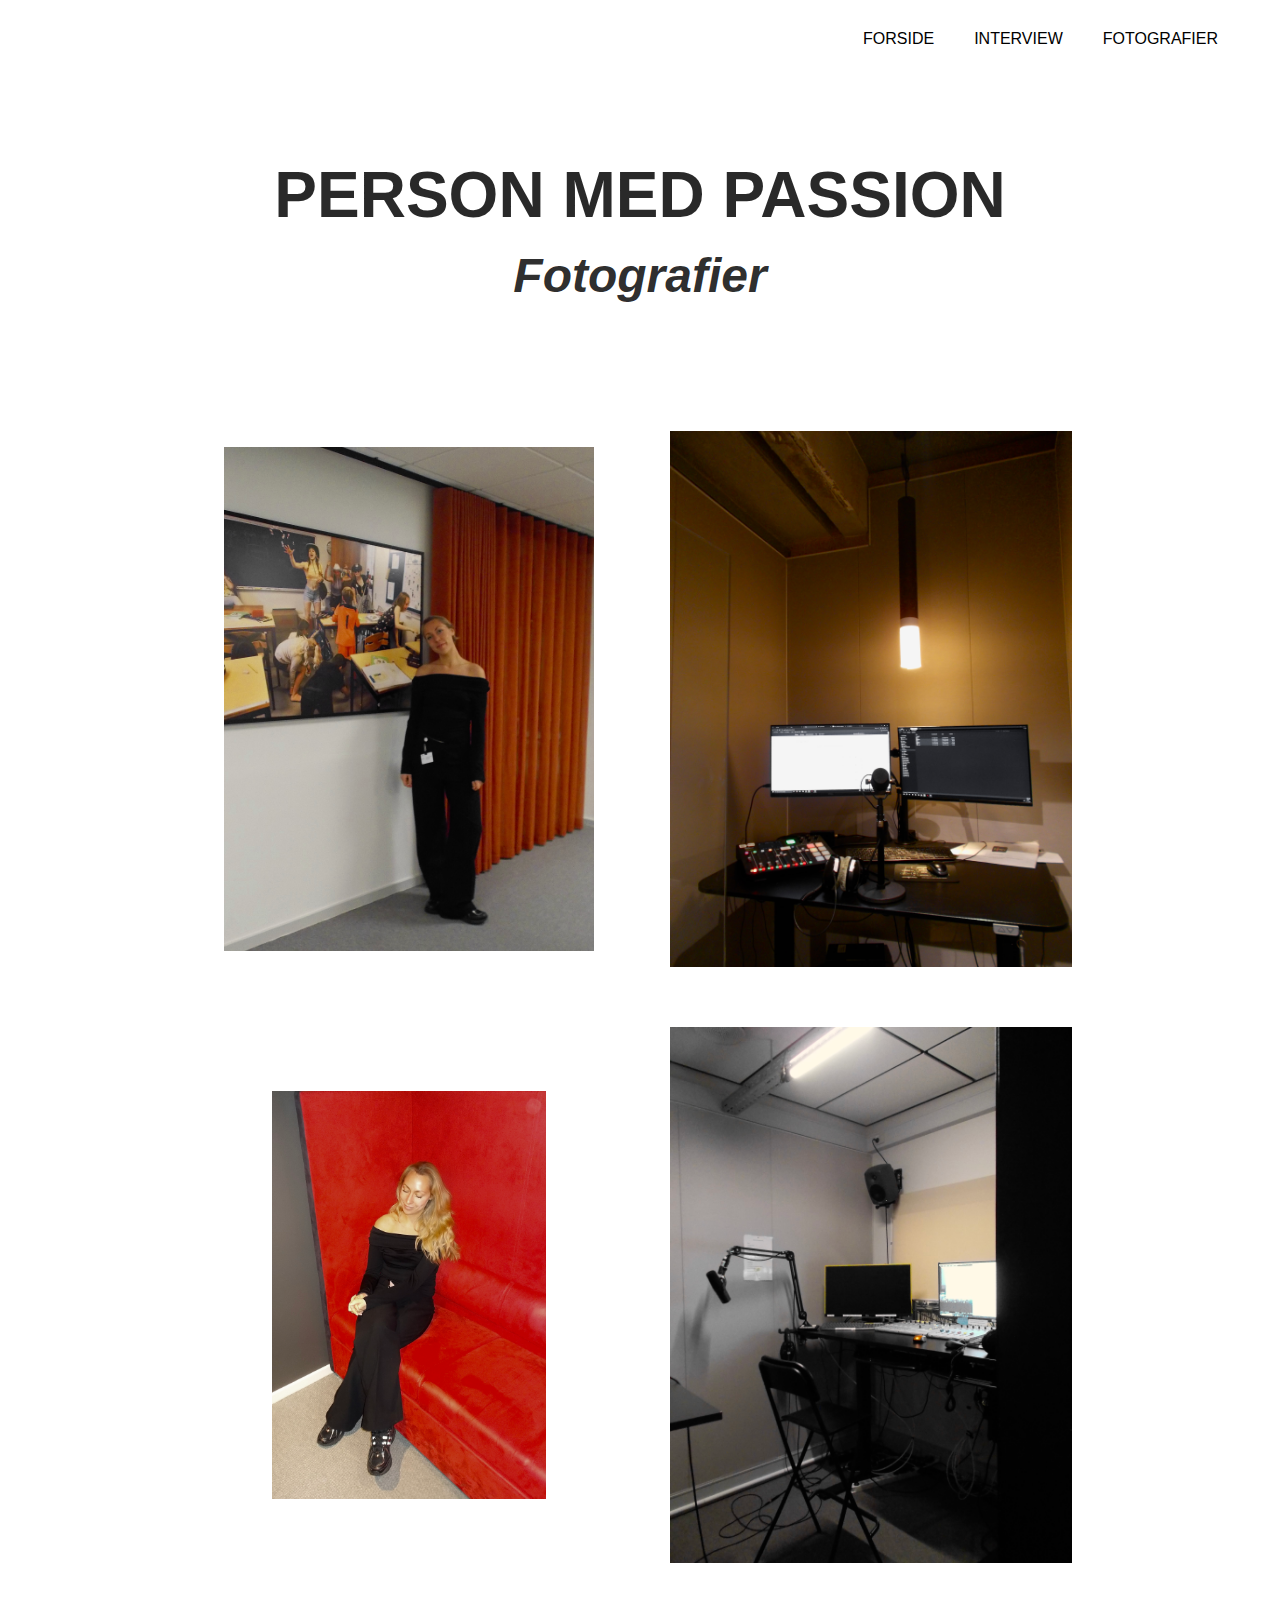
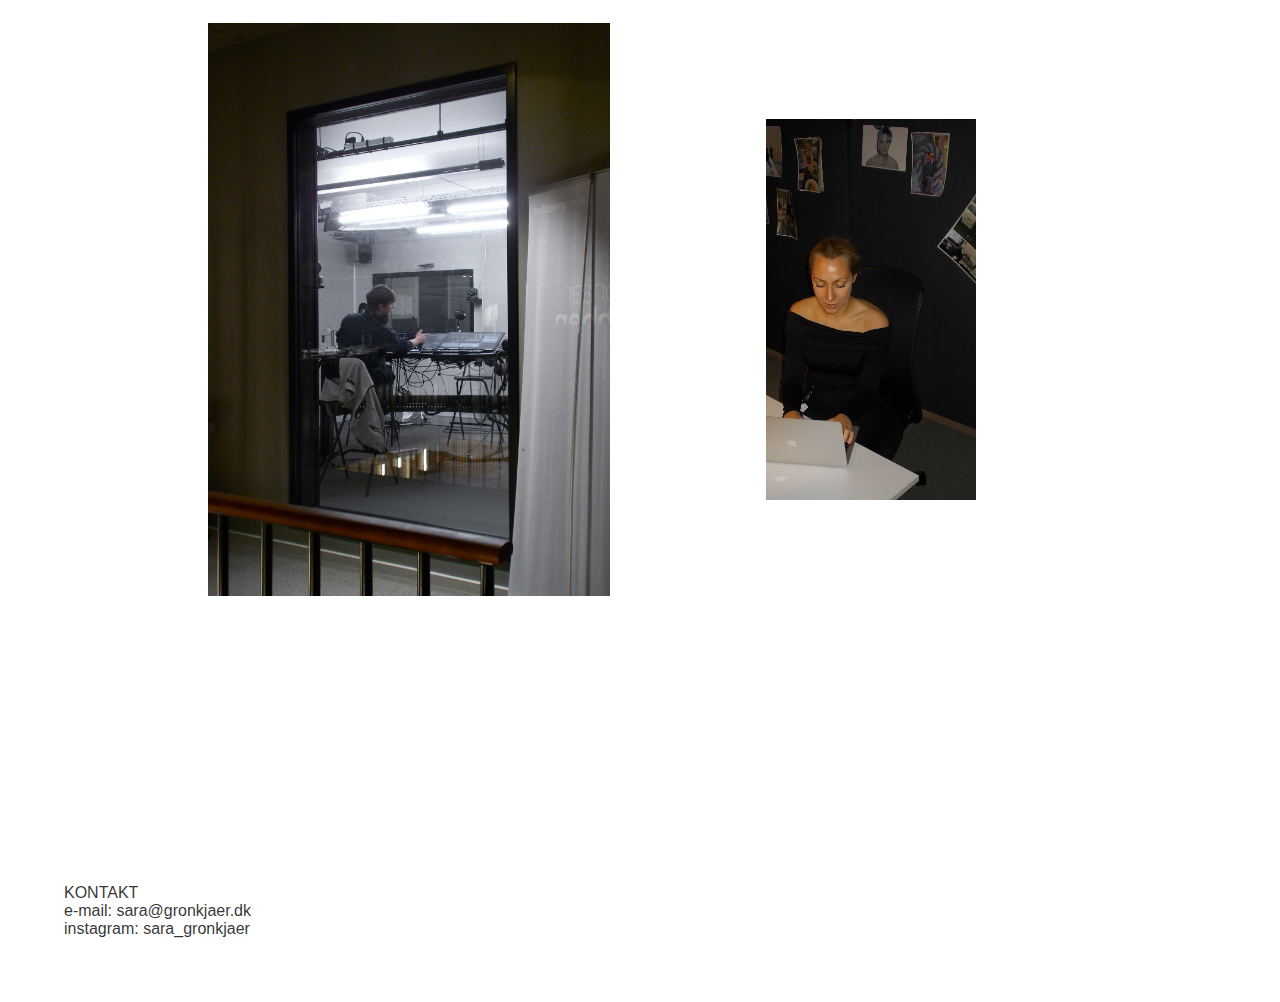
==== galleri.html @ 802e0e08 "Rette i footer" ====
<!DOCTYPE html>
<html lang="en">
<head>
    <meta charset="UTF-8">
    <meta name="viewport" content="width=device-width, initial-scale=1.0">
    <meta name="robots" content="noindex">
    <link rel="stylesheet" href="styles.css">
    <link rel="stylesheet" href="menu.css">
    <title>Galleri</title>
</head>
<body>
    <header>
        <nav>
            <ul class="menu">
                <li><a href="index.html">FORSIDE</a></li>
                <li><a href="video.html">INTERVIEW</a></li>
                <li><a href="galleri.html">FOTOGRAFIER</a></li>
            </ul>
            <div class="burger">
                <div class="line"></div>
                <div class="line"></div>
                <div class="line"></div>
            </div>
        </nav>
    </header>
    
    <main>
        <div class="overskrift">
            <h1>PERSON MED PASSION</h1>
        </div>
        <div class="underoverskrift1">
            <h2>Fotografier</h2>
        </div>

        <div class="grid_2"> 
            <div class="portraet1">
                <img src="imgs/DSCN0542.JPG">
            </div>
            <div class="studie2">
                <img src="imgs/DSCN0556.JPG">
            </div>
            <div class="portraet2">
                <img src="imgs/DSCN0549 2.JPG">
            </div>
            <div class="studie4">
                <img src="imgs/DSCN0553.JPG">
            </div>
            <div class="studie1">
                <img src="imgs/DSCN0551.JPG">
            </div>
            <div class="portraet3">
                <img src="imgs/DSCN0545.JPG">
            </div>
        </div>

    </main>

    <footer>
        <ul class="footerlist">
            <li>KONTAKT</li>
            <li>e-mail: sara@gronkjaer.dk</li>
            <li>instagram: sara_gronkjaer</li>
        </ul>
    </footer>

    <script src="script.js"></script>
</body>
</html>
---- styles.css ----
*{
    box-sizing: border-box;
    margin: 0;
    padding: 0;
}

img {
  width: 100%;
  height: 100%;
  display: block; 
  object-fit: cover;
}

body {
    background-color: rgb(255, 255, 255);
}

main {
    margin: 5rem;
}

/* STYLING AF TEKST */
a {
    color: rgba(0, 0, 0, 0.806);
    font-family: 'Archivo', sans-serif;
}

h1 {
    color: rgba(0, 0, 0, 0.84);
    font-family: 'Archivo', sans-serif;
}

h2 {
    color: rgba(0, 0, 0, 0.84);
}

p {
    color: rgba(0, 0, 0, 0.84);
}

/* FORSIDE */
.overskrift {
    text-align: center;
    font-size: xx-large;
    font-weight: bolder; /* hvorfor virker dette ikke? */
}

.freja_underoverskrift {
    text-align: center;
    font-size: xx-large;
    margin-top: 2rem;
    margin-bottom: 1rem;
    font-family:'Franklin Gothic Medium', 'Arial Narrow', Arial, sans-serif;
    font-style: italic;
    font-weight: lighter; /* hvorfor virker dette ikke? */
}

.brodtekst {
    font-family: 'Archivo', sans-serif;
    margin-left: 4rem;
    margin-right: 4rem;
    text-align: center;
}

.link_video {
    margin-top: 1rem;
}

/*
.freja_img {

}
*/

.grid_1 {
    display: grid;
    grid-template-columns: 1fr 1fr;
    margin-top: 5rem;
    margin-bottom: 10rem;
    gap: 20px;
    padding: 2rem;
}

/* FOTOGRAFIER */
.underoverskrift1 {
    text-align: center;
    font-size: xx-large;
    font-family:'Franklin Gothic Medium', 'Arial Narrow', Arial, sans-serif;
    font-style: italic;
    margin-top: 1rem;
}

.grid_2 {
    display: grid;
    grid-template-columns: 1fr 1fr;
    margin-bottom: 10rem;
    gap: 60px;
    padding: 8rem;
}

.portraet1 {
    padding: 1rem;
}

.portraet2 {
    padding: 4rem;
}

.portraet3 {
    padding: 6rem;
}

/* VIDEO */
.underoverskrift2 {
    text-align: center;
    font-size: xx-large;
    font-family:'Franklin Gothic Medium', 'Arial Narrow', Arial, sans-serif;
    font-style: italic;
    margin-top: 1rem;
}

/* FOOTER */
.footerlist {
    list-style: none;
    font-family: 'Archivo', sans-serif;
    color: rgba(0, 0, 0, 0.806);
    margin: 4rem;
    font-size: medium;
  }
---- menu.css ----
header {
    display: flex;
    justify-content: flex-end;
    align-items: center;
    padding: 20px;
    margin-right: 2rem;
    background-color: rgb(255, 255, 255);
  }
  
  nav {
    display: flex;
    align-items: center;
  }
  
  .menu {
    display: flex;
    list-style: none;
    margin: 0;
    padding: 0;
  }
  
  .menu li {
    margin-right: 20px;
  }
  
  .menu li:last-child {
    margin-right: 0;
  }
  
  .menu a {
    display: block;
    padding: 10px;
    color: #000000;
    text-decoration: none;
    transition: color 0.3s;
    text-align: end;
  }
  
  .burger {
    width: 30px;
    height: 20px;
    cursor: pointer;
  }
  
  .burger .line {
    width: 100%;
    height: 2px;
    background-color: #fdfdfddf;
    margin-bottom: 5px;
    transition: 0.2s linear;
  }

  .burger {
    display: none;
  }


  @media screen and (max-width: 800px) {
    .menu {
      display: none;
    }
    .burger {
      display: block;
    }
    .burger.active .line:nth-child(1) {
      transform: rotate(45deg) translate(5px, 5px);
      transition: 0.2s linear;
    }
  
    .burger.active .line:nth-child(2) {
      opacity: 0;
      transition: 0.15s linear;
    }
  
    .burger.active .line:nth-child(3) {
      transform: rotate(-45deg) translate(5px, -5px);
      transition: 0.2s linear;
    }
  
    nav.active .menu {
      display: block;
      background-color: #1E1E1E;
      position: absolute;
      top: 60px;
      left: 0;
      width: 100%;
      box-shadow: 0 0 10px rgba(0, 0, 0, 0.1);
      z-index: 1;
    }
  
    nav.active .menu li {
      margin: 10px 20px;
    }
  
    nav.active .menu a {
      font-size: 24px;
    }
  }
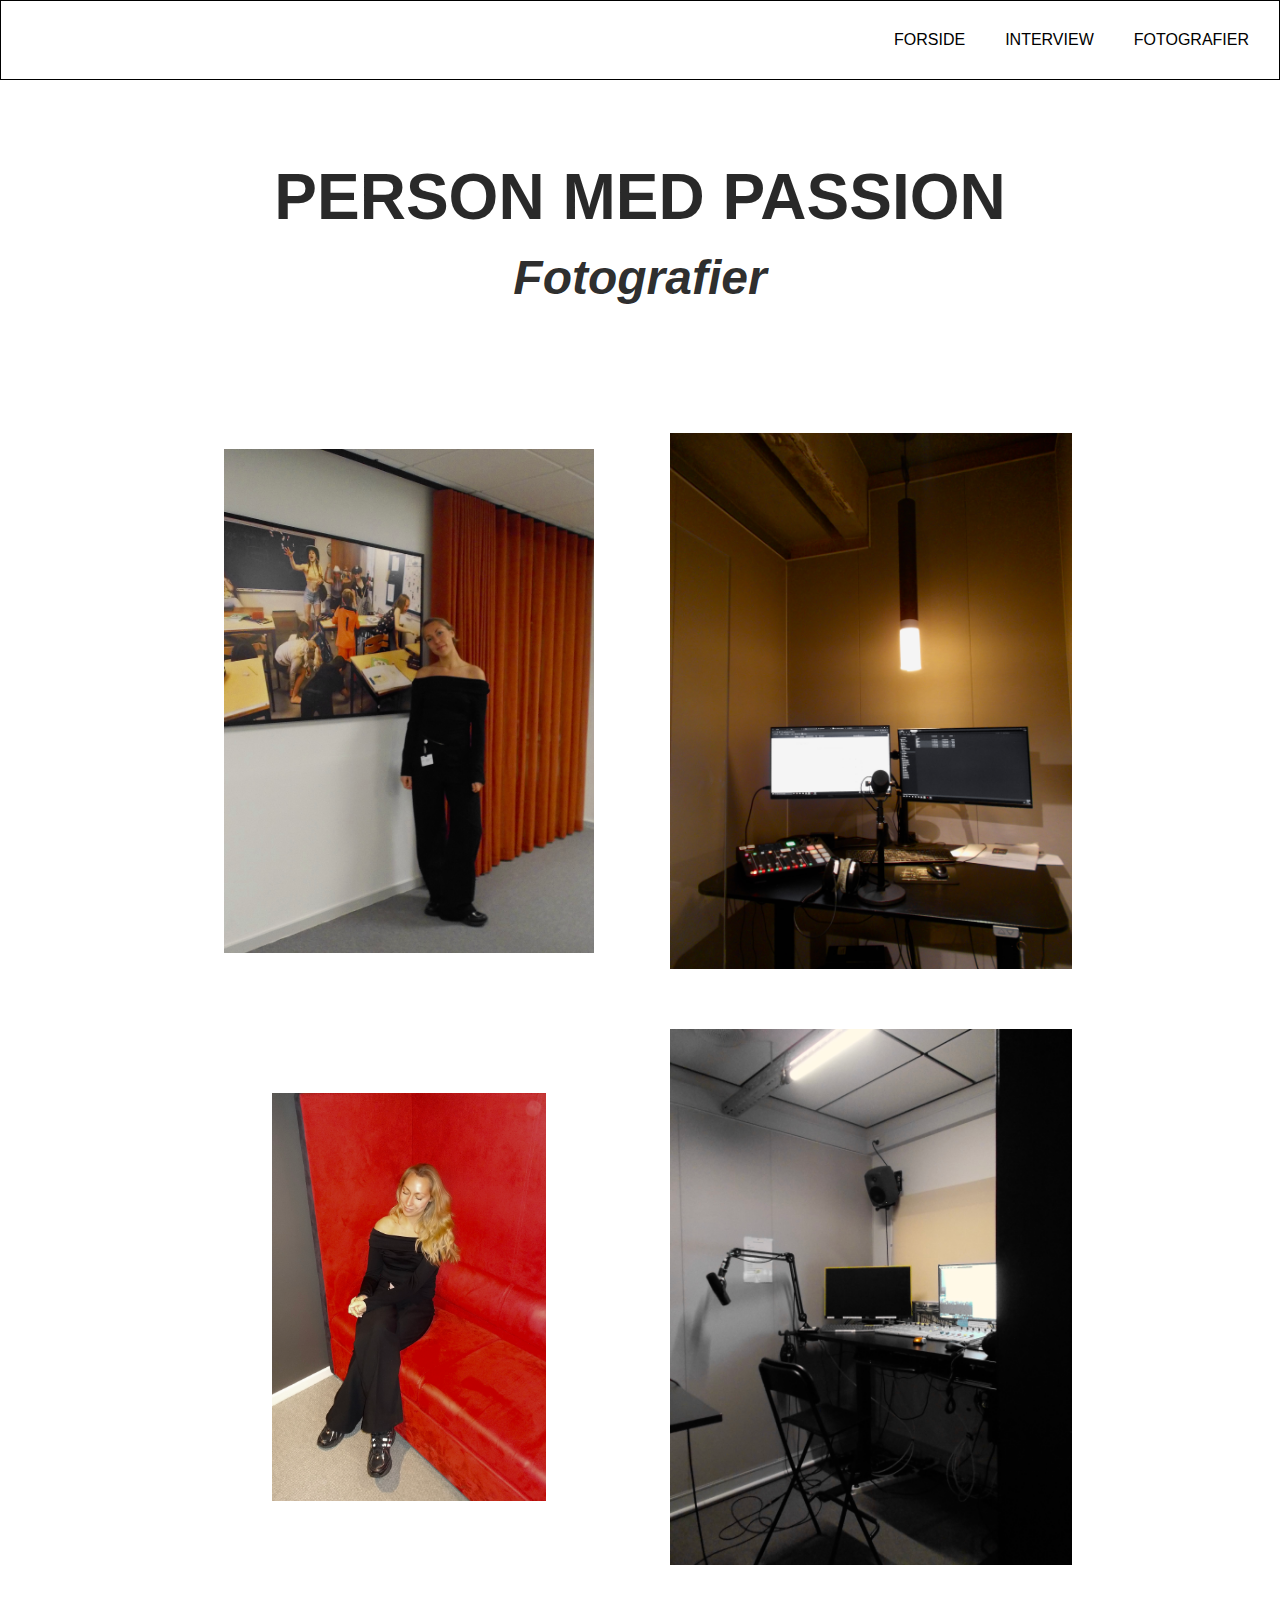
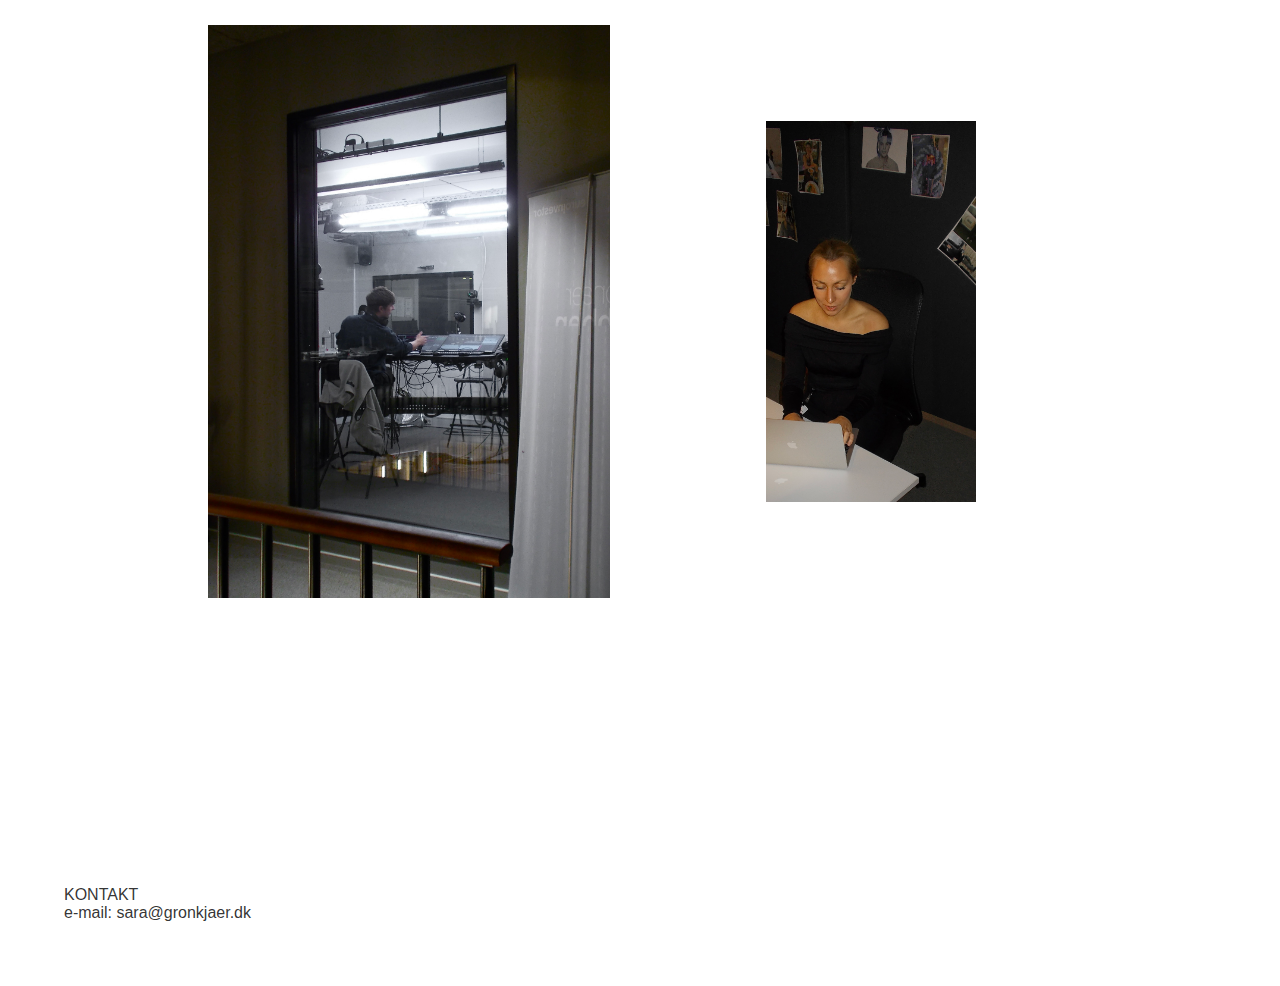
==== commit 2d1df067: "rettelser" ====
--- a/galleri.html
+++ b/galleri.html
@@ -59,7 +59,6 @@
         <ul class="footerlist">
             <li>KONTAKT</li>
             <li>e-mail: sara@gronkjaer.dk</li>
-            <li>instagram: sara_gronkjaer</li>
         </ul>
     </footer>
 
--- a/styles.css
+++ b/styles.css
@@ -9,6 +9,13 @@
   height: 100%;
   display: block; 
   object-fit: cover;
+}
+
+video {
+    width: 100%;
+    height: 100%;
+    display: block; 
+    object-fit: cover;
 }
 
 body {
@@ -66,12 +73,7 @@
     margin-top: 1rem;
 }
 
-/*
-.freja_img {
-
-}
-*/
-
+@media (min-width: 800px) {
 .grid_1 {
     display: grid;
     grid-template-columns: 1fr 1fr;
@@ -79,6 +81,13 @@
     margin-bottom: 10rem;
     gap: 20px;
     padding: 2rem;
+}
+}
+
+@media (max-width: 800px) {
+    .overskrift {
+        margin-bottom: 2rem;
+    }
 }
 
 /* FOTOGRAFIER */
@@ -90,6 +99,7 @@
     margin-top: 1rem;
 }
 
+@media (min-width: 800px) {
 .grid_2 {
     display: grid;
     grid-template-columns: 1fr 1fr;
@@ -109,6 +119,16 @@
 .portraet3 {
     padding: 6rem;
 }
+}
+
+@media (max-width: 800px) {
+    img {
+        padding: 1rem;
+    }
+    .underoverskrift1 {
+        margin-bottom: 2rem;
+    }
+}
 
 /* VIDEO */
 .underoverskrift2 {
@@ -117,6 +137,31 @@
     font-family:'Franklin Gothic Medium', 'Arial Narrow', Arial, sans-serif;
     font-style: italic;
     margin-top: 1rem;
+    margin-bottom: 1rem;
+}
+
+@media (min-width: 800px) {
+.grid_videoer {
+    display: grid;
+    grid-template-columns: 1fr;
+    padding: 5rem;
+    gap: 30px;
+    margin-bottom: 15rem;
+}
+}
+
+@media (max-width: 800px) {
+    video {
+        margin-top: 2rem;
+        margin-bottom: 2rem;
+    }
+}
+
+.brodtekst2 {
+    font-family: 'Archivo', sans-serif;
+    margin-left: 4rem;
+    margin-right: 4rem;
+    text-align: center;
 }
 
 /* FOOTER */
@@ -126,4 +171,4 @@
     color: rgba(0, 0, 0, 0.806);
     margin: 4rem;
     font-size: medium;
-  }
+}
--- a/menu.css
+++ b/menu.css
@@ -3,8 +3,9 @@
     justify-content: flex-end;
     align-items: center;
     padding: 20px;
-    margin-right: 2rem;
+    /*margin-right: 2rem;*/
     background-color: rgb(255, 255, 255);
+    border: 1px solid black;
   }
   
   nav {
@@ -45,7 +46,7 @@
   .burger .line {
     width: 100%;
     height: 2px;
-    background-color: #fdfdfddf;
+    background-color: #000000df;
     margin-bottom: 5px;
     transition: 0.2s linear;
   }
@@ -79,12 +80,12 @@
   
     nav.active .menu {
       display: block;
-      background-color: #1E1E1E;
+      background-color: #ffffff;
       position: absolute;
       top: 60px;
       left: 0;
       width: 100%;
-      box-shadow: 0 0 10px rgba(0, 0, 0, 0.1);
+      box-shadow: 0 0 10px rgba(255, 255, 255, 0.1);
       z-index: 1;
     }
   
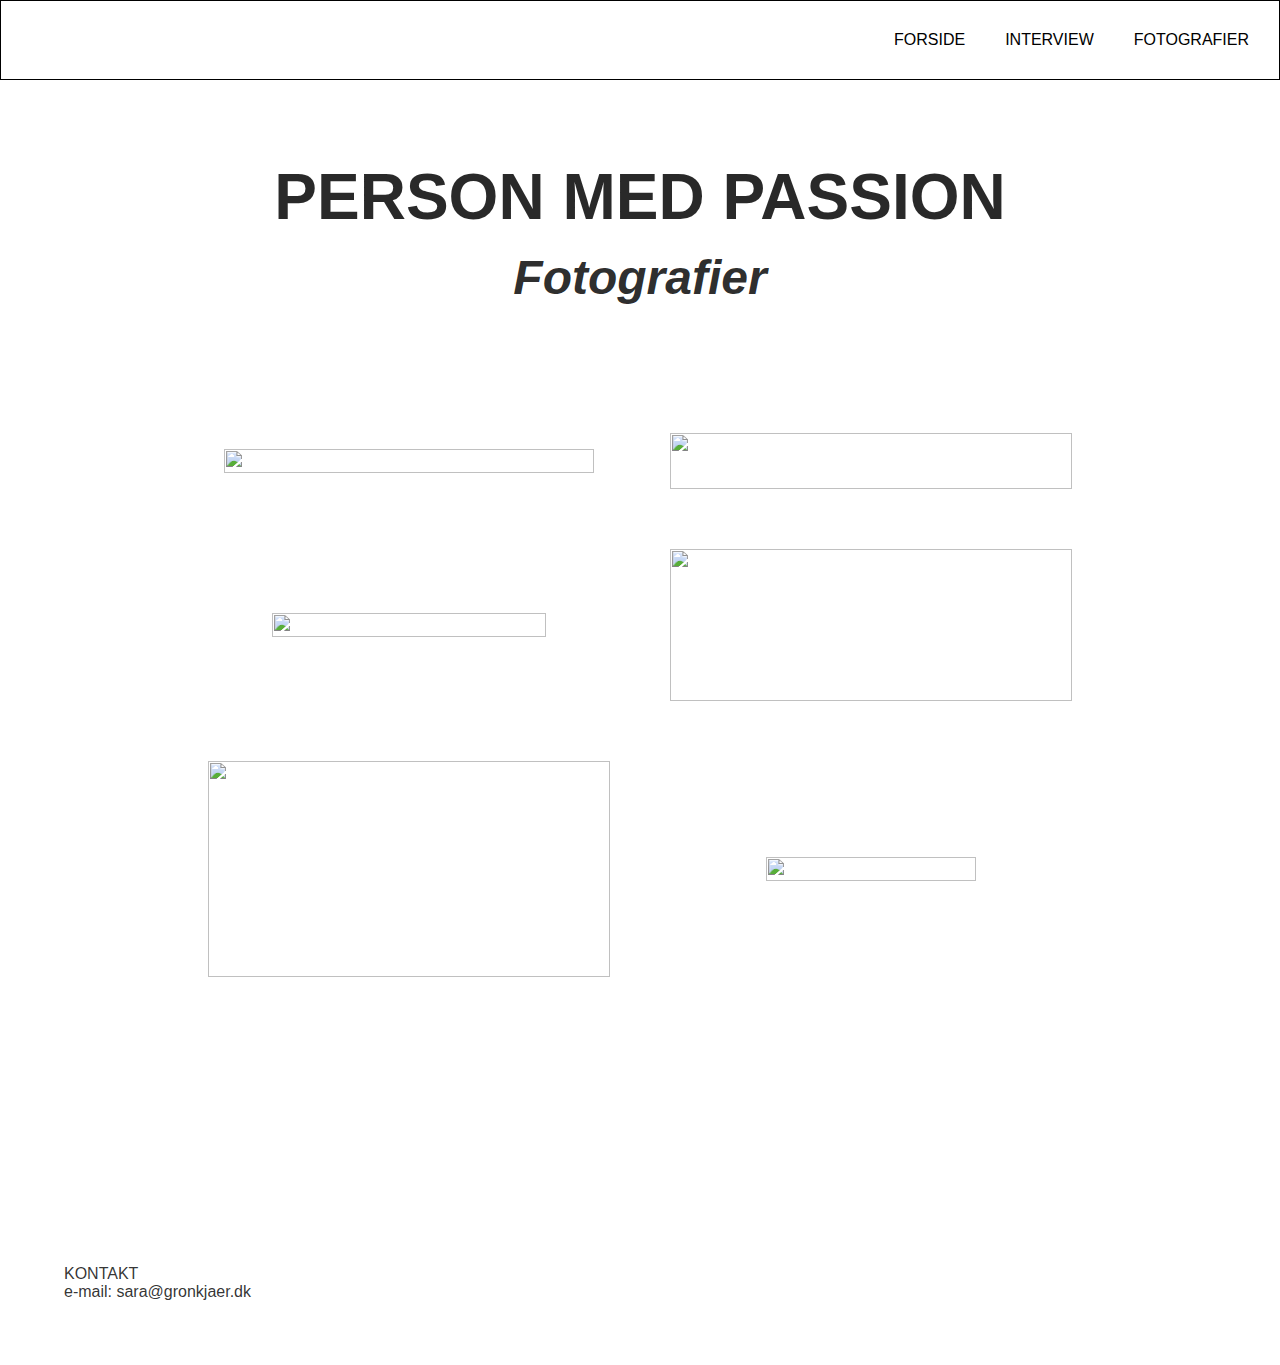
==== commit 5395c4ff: "billeder" ====
--- a/galleri.html
+++ b/galleri.html
@@ -34,22 +34,22 @@
 
         <div class="grid_2"> 
             <div class="portraet1">
-                <img src="imgs/DSCN0542.JPG">
+                <img src="imgs/DSCN0542.webp">
             </div>
             <div class="studie2">
-                <img src="imgs/DSCN0556.JPG">
+                <img src="imgs/DSCN0556.webp">
             </div>
             <div class="portraet2">
-                <img src="imgs/DSCN0549 2.JPG">
+                <img src="imgs/DSCN0549 2.webp">
             </div>
             <div class="studie4">
-                <img src="imgs/DSCN0553.JPG">
+                <img src="imgs/DSCN0553.webp">
             </div>
             <div class="studie1">
-                <img src="imgs/DSCN0551.JPG">
+                <img src="imgs/DSCN0551.webp">
             </div>
             <div class="portraet3">
-                <img src="imgs/DSCN0545.JPG">
+                <img src="imgs/DSCN0545.webp">
             </div>
         </div>
 
